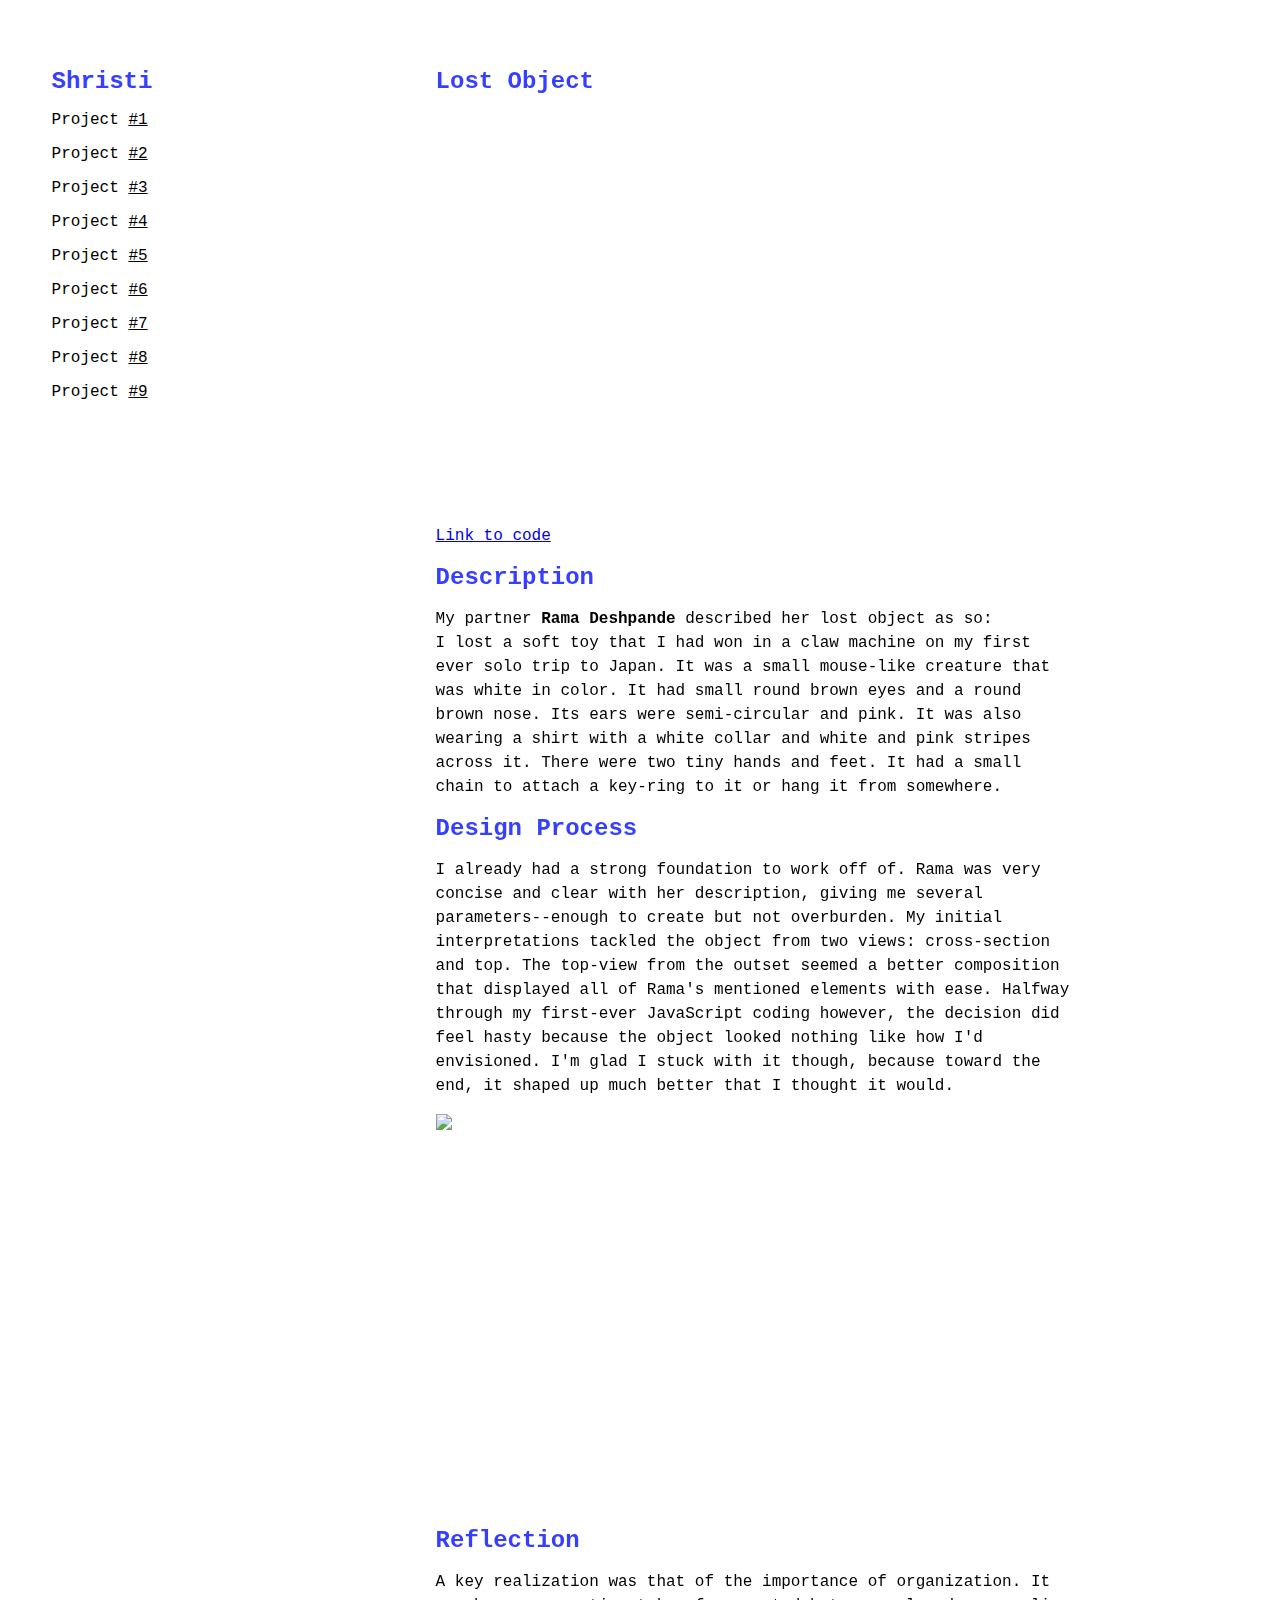
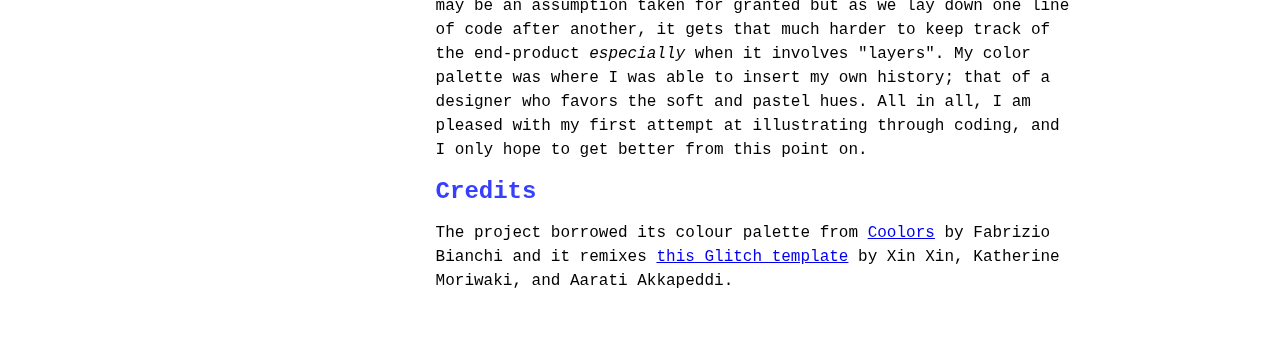
==== p1.html @ 3626011b "initial commit" ====
<!DOCTYPE html>
<html lang="en">
  <head>
    <title>Shristi | Code 2 Portfolio</title>
    <meta charset="utf-8" />
    <meta http-equiv="X-UA-Compatible" content="IE=edge" />
    <meta name="viewport" content="width=device-width, initial-scale=1" />

    <!-- import the webpage's stylesheet -->
    <link rel="stylesheet" href="style.css" />

    <!-- import the webpage's javascript file -->
    <script src="/script.js" defer></script>
  </head>

  <body>
    <!-- navigation menu -->
    <div class="nav">
      <h1>Shristi</h1>
      <ul>
        <li>Project <a href="p1.html">#1</a></li>
        <li>Project <a href="p2.html">#2</a></li>
        <li>Project <a href="p3.html">#3</a></li>
        <li>Project <a href="p4.html">#4</a></li>
        <li>Project <a href="p5.html">#5</a></li>
        <li>Project <a href="p6.html">#6</a></li>
        <li>Project <a href="p7.html">#7</a></li>
        <li>Project <a href="p8.html">#8</a></li>
        <li>Project <a href="p9.html">#9</a></li>
      </ul>
    </div>

    <!-- main content -->
    <div class="content">
      <!-- 1. give your project  a titile -->

      <h1>
        Lost Object
      </h1>

      <!-- 2. embed your p5 sketch -->

      <div class="fullwidth">
        <!-- below width and height refers to the dimensions of your sketch-->

        <iframe
          allow="camera"
          width="400px"
          height="400px"
          src="https://preview.p5js.org/shristinos/embed/NLvw6r_H1"></iframe>
        <p>
          <a href="https://editor.p5js.org/shristinos/sketches/NLvw6r_H1">Link to code</a></p>
        </p>
      </div>

      <!-- 3. write a short description to describe what the work is about -->
      <h1>
        Description
      </h1>

      <p>
        My partner <b>Rama Deshpande</b> described her lost object as so:
        <br>
        I lost a soft toy that I had won in a claw machine on my first ever solo trip to Japan. 
        It was a small mouse-like creature that was white in color. It had small round brown eyes 
        and a round brown nose. Its ears were semi-circular and pink. It was also wearing a shirt 
        with a white collar and white and pink stripes across it. There were two tiny hands and feet. 
        It had  a small chain to attach a key-ring to it or hang it from somewhere.
      </p>

      <!-- 4. reflection -->
      <h1>
        Design Process
      </h1>

      <p>
        I already had a strong foundation to work off of. Rama was very concise and clear with her
        description, giving me several parameters--enough to create but not overburden. My initial 
        interpretations tackled the object from two views: cross-section and top. The top-view from 
        the outset seemed a better composition that displayed all of Rama's mentioned elements with ease.
        Halfway through my first-ever JavaScript coding however, the decision did feel hasty because 
        the object looked nothing like how I'd envisioned. I'm glad I stuck with it though, because 
        toward the end, it shaped up much better that I thought it would. 
        
      </p>

      <div class="fullwidth">
        <img
          src="https://cdn.glitch.com/d4bc6f13-b09b-4f55-89bf-4831c101d69e%2FScreenshot%202021-09-07%20at%2010.25.28%20PM.png?v=1631067943292"
        />
      </div>


      <!-- 4. reflection -->
      <h1>
        Reflection
      </h1>
      
      <p>
        A key realization was that of the importance of organization. It may be an assumption taken for granted but as we lay down
        one line of code after another, it gets that much harder to keep track of the end-product <i>especially</i> when it involves "layers".
        My color palette was where I was able to insert my own history; that of a designer who favors the soft and pastel hues. All in all, 
        I am pleased with my first attempt at illustrating through coding, and I only hope to get better from this point on. 
      </p>
      
       <!-- 5. reflection -->
      <h1>
        Credits
      </h1>
      
      <p>
        The project borrowed its colour palette from <a href="https://coolors.co/">Coolors</a> by Fabrizio Bianchi and it remixes <a href="https://glitch.com/~code-portfolio-template">this Glitch template</a> by Xin Xin, Katherine Moriwaki, and Aarati Akkapeddi. 
      
      </p>
      
    </div>
  </body>
</html>
---- style.css ----
/* CSS files add styling rules to your content */

body {
  font-family: monospace;
  margin: 2em;
  width: 100%;
  height: 100%;
}

h1 {
  color: #373fff;
  font-size: 18pt;
}
.special-h2{
  margin-top:0;
}
h2 {
  font-size: 18pt;
/*   margin-top:0; */
}

button {
  font-family: "Inconsolata", monospace;
  background-color: black;
  border: none;
  color: white;
  padding: 10px 10px;
  width: 100%;
  /*   text-align: center; */
  text-decoration: none;
  display: inline-block;
  font-size: 16px;
  margin: 30px 2px;
  cursor: pointer;
}

p {
  font-size: 12pt;
  line-height: 18pt;
}

.left {
  width: 15%;
  padding: 1% 1% 1% 0;
  float: left;
  display: inline-block;
  /*   background-color: red; */
}

.center {
  width: 15%;
  padding: 1%;
  float: left;
  display: inline-block;
}

.right {
  width: 60%;
  padding: 1%;
  float: left;
  display: inline-block;
}

.nav {
  padding: 2%;
  width: 26%;
  height: 100%;
  display: inline-block;
  float: left;
  /*     background-color:red; */
}

.content {
  padding: 2%;
  width: 50%;
  display: inline-block;
  float: left;
  /*   background-color:yellow; */
}

ul {
  margin: 0;
  padding: 0;
}

li {
  font-size: 12pt;
  list-style-type: none;
  padding-bottom: 1em;
}

li.bullet {
  list-style-type: "- ";
  margin: 1%;
  padding: 0;
}

li.bullet a {
  color: blue;
}

li a {
  color: black;
  /*   text-decoration: none; */
}

iframe {
  margin: 0;
  padding: 0;
  border: none;
  width: 100%;
  /*   height: 400px; */
  display: inline-block;
  float: left;
  margin-bottom: 2%;
}

.full-width-box {
  width: 100%;
  margin-bottom: 2%;
  display: inline-block;
  float: left;
}

img {
  height: 400px;
  display: inline-block;
  float: left;
  margin-bottom: 2%;
  margin-right: 2%;
}

body .gist .gist-file {
  margin-bottom: 0;
  border: 1px dashed #adb5bd;
  border-radius: 0;
}

body .gist .gist-data {
  border-bottom: none;
  border-radius: 0;
  background-color: #f1f3f5;
}

body .gist .blob-wrapper {
  border-radius: 0;
}

body .gist .highlight {
  background-color: transparent;
  font-family: "Droid Sans Mono", monospace;
  font-size: 14px;
}

body .gist .highlight td {
  padding: 5px 15px !important;
  line-height: 1;
  font-family: inherit;
  font-size: inherit;
}

body .gist tr:first-child td {
  padding-top: 15px !important;
}

body .gist tr:last-child td {
  padding-bottom: 15px !important;
}

body .gist .blob-num {
  color: #ced4da;
  background-color: #495057;
  pointer-events: none;
}

body .gist .gist-meta {
  display: none;
}

.nav-link {
  font-size: 18px;
  line-height: 27px;
  cursor: pointer;
}
.nav-link a,
.nav-link a:visited {
  color: black;
  text-decoration: none;
}

#toggle {
  display: none;
}

@media only screen and (max-width: 600px) {
  body {
    font-family: "Inconsolata", monospace;
    margin: 1%;
    width: 98%;
    height: 100%;
  }
  .nav {
    width: 100%;
  }
  .content {
    width: 100%;
    float: left;
  }

  img {
    width: 100%;
    height: auto;
  }
}

.myBox {
  /*   background: red; */

  padding-left: 10px;
  padding-right: 10px;
  padding-top: 10px;
  padding-bottom: 10px;

  margin-left: 10px;
  margin-right: 10px;
  margin-top: 10px;
  margin-bottom: 10px;

  border: 1px solid black;
}

.fullwidth {
  width: 100%;
  float: left;
}
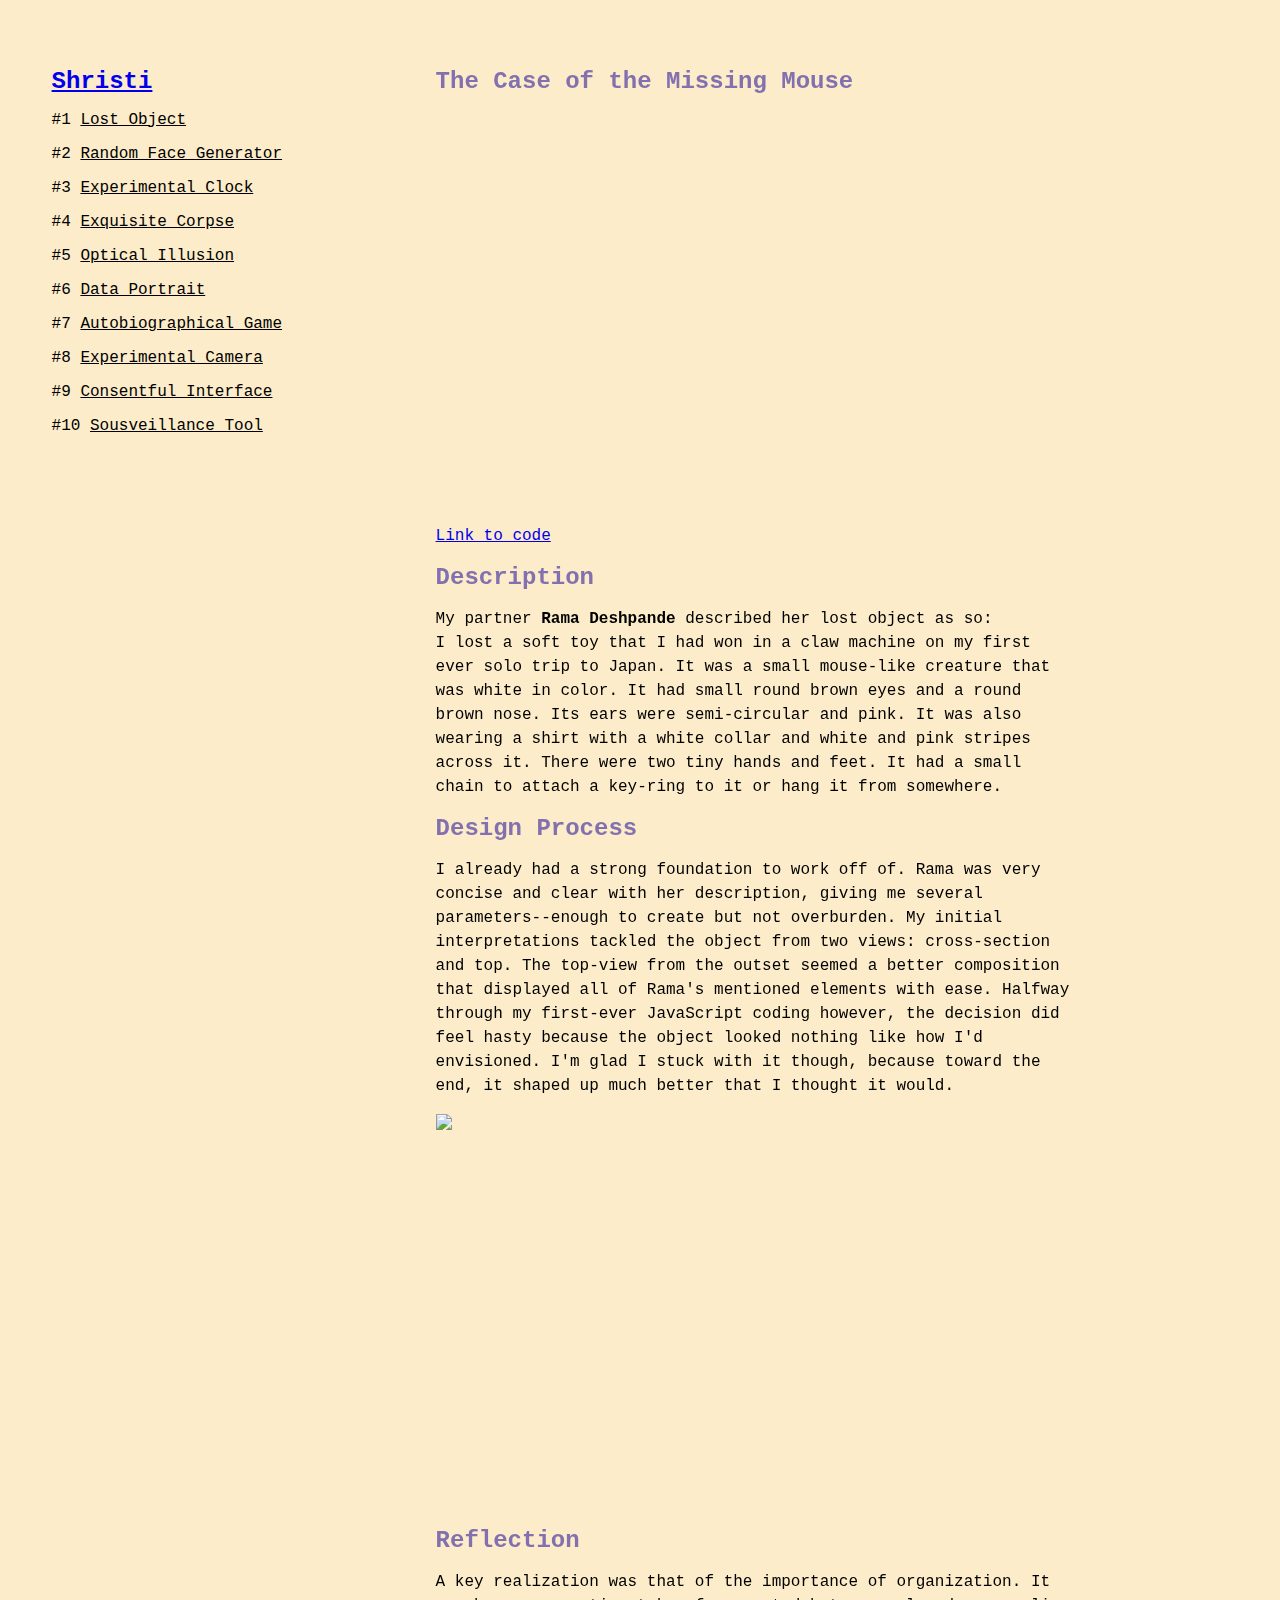
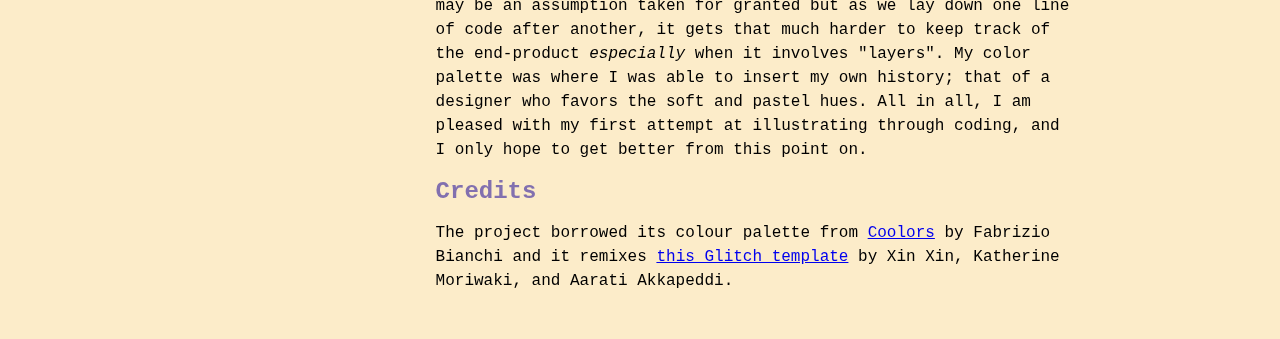
==== commit 45feec05: "🥛🐐 Updated with Glitch" ====
--- a/p1.html
+++ b/p1.html
@@ -1,7 +1,7 @@
 <!DOCTYPE html>
 <html lang="en">
   <head>
-    <title>Shristi | Code 2 Portfolio</title>
+    <title><a href = "index.html">Shristi | Critical Computation Portfolio</a></title>
     <meta charset="utf-8" />
     <meta http-equiv="X-UA-Compatible" content="IE=edge" />
     <meta name="viewport" content="width=device-width, initial-scale=1" />
@@ -16,17 +16,18 @@
   <body>
     <!-- navigation menu -->
     <div class="nav">
-      <h1>Shristi</h1>
+      <h1><a href = "index.html">Shristi</a></h1>
       <ul>
-        <li>Project <a href="p1.html">#1</a></li>
-        <li>Project <a href="p2.html">#2</a></li>
-        <li>Project <a href="p3.html">#3</a></li>
-        <li>Project <a href="p4.html">#4</a></li>
-        <li>Project <a href="p5.html">#5</a></li>
-        <li>Project <a href="p6.html">#6</a></li>
-        <li>Project <a href="p7.html">#7</a></li>
-        <li>Project <a href="p8.html">#8</a></li>
-        <li>Project <a href="p9.html">#9</a></li>
+        <li>#1 <a href="p1.html">Lost Object</a></li>
+        <li>#2 <a href="p2.html">Random Face Generator</a></li>
+        <li>#3 <a href="p3.html">Experimental Clock</a></li>
+        <li>#4 <a href="p4.html">Exquisite Corpse</a></li>
+        <li>#5 <a href="p5.html">Optical Illusion</a></li>
+        <li>#6 <a href="p6.html">Data Portrait</a></li>
+        <li>#7 <a href="p7.html">Autobiographical Game</a></li>
+        <li>#8 <a href="p8.html">Experimental Camera</a></li>
+        <li>#9 <a href="p9.html">Consentful Interface</a></li>
+        <li>#10 <a href="p10-1.html">Sousveillance Tool</a></li>
       </ul>
     </div>
 
@@ -35,7 +36,7 @@
       <!-- 1. give your project  a titile -->
 
       <h1>
-        Lost Object
+        The Case of the Missing Mouse  
       </h1>
 
       <!-- 2. embed your p5 sketch -->
--- a/style.css
+++ b/style.css
@@ -5,10 +5,11 @@
   margin: 2em;
   width: 100%;
   height: 100%;
+  background-color: #FCECC9
 }
 
 h1 {
-  color: #373fff;
+  color: #8270AF;
   font-size: 18pt;
 }
 .special-h2{
